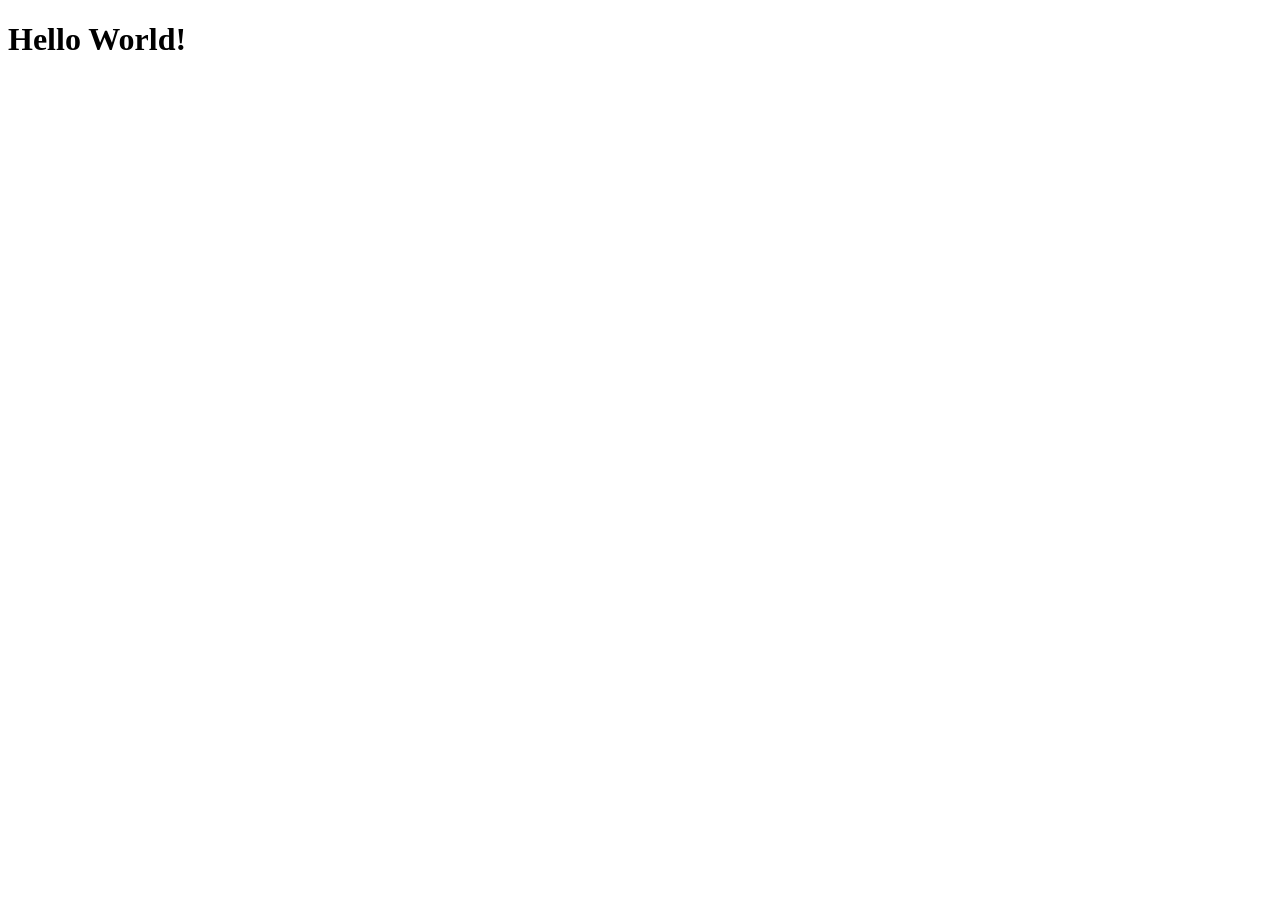
==== index.html @ fe1a3f2f "Add files via upload" ====
<!DOCTYPE html>
<html lang="en">
  <head>
    <meta charset="UTF-8">
    <meta name="viewport" content="width=device-width, initial-scale=1.0">
    <title>Hello World! Site Title</title>
  </head>
  <body>
    <h1>Hello World!</h1>
  </body>
</html>
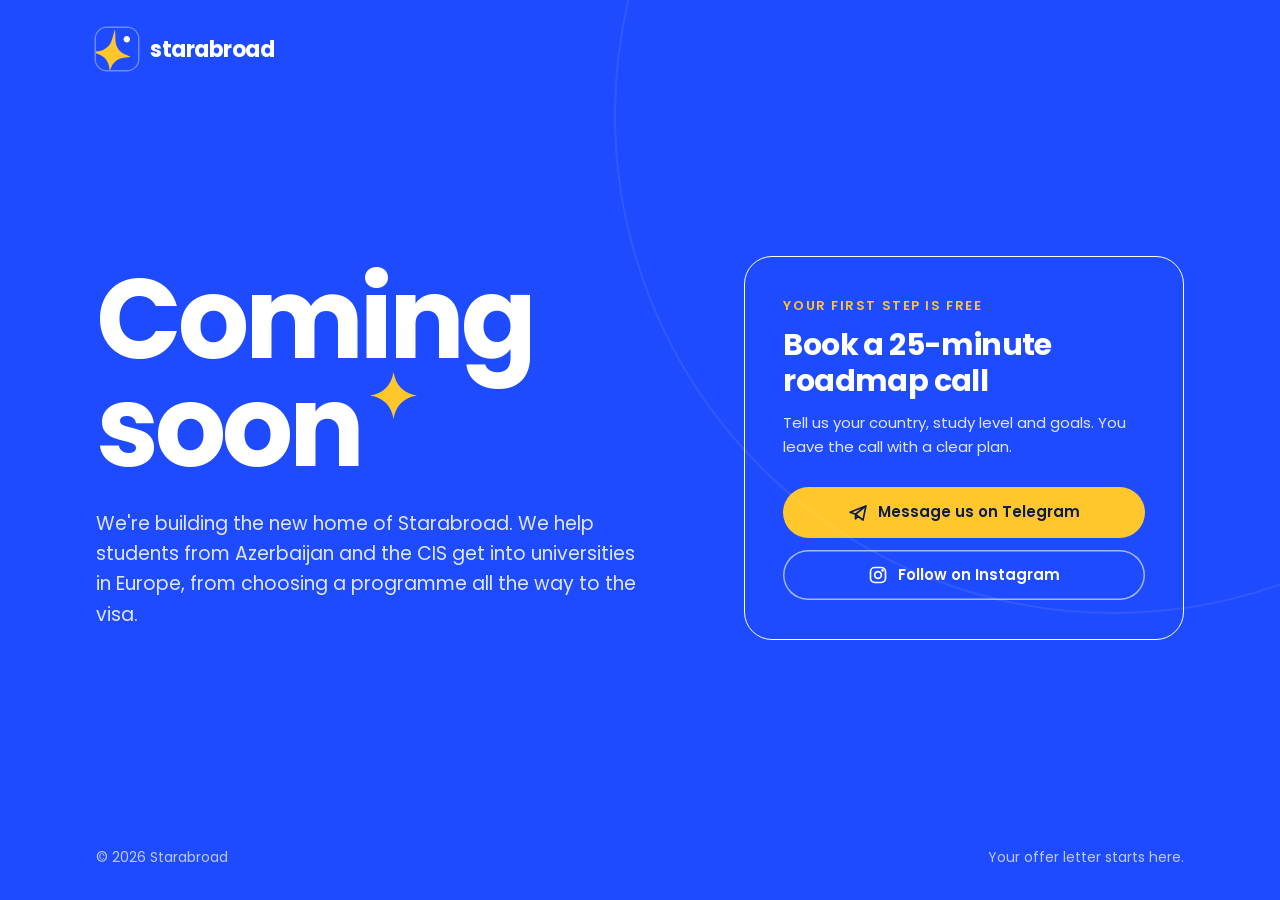
==== commit 4a06b96b: "Update index.html" ====
--- a/index.html
+++ b/index.html
@@ -1,11 +1,323 @@
-<!DOCTYPE html>
+<!doctype html>
 <html lang="en">
-  <head>
-    <meta charset="UTF-8">
-    <meta name="viewport" content="width=device-width, initial-scale=1.0">
-    <title>Hello World! Site Title</title>
-  </head>
-  <body>
-    <h1>Hello World!</h1>
-  </body>
-</html>+<head>
+  <meta charset="utf-8">
+  <meta name="viewport" content="width=device-width, initial-scale=1">
+  <title>Starabroad · Coming soon</title>
+  <meta name="description" content="Starabroad helps students from Azerbaijan and the CIS get into universities in Europe. Our new website is coming soon.">
+  <meta name="theme-color" content="#1F4BFF">
+  <meta property="og:type" content="website">
+  <meta property="og:title" content="Starabroad · Coming soon">
+  <meta property="og:description" content="Starabroad helps students from Azerbaijan and the CIS get into universities in Europe. Our new website is coming soon.">
+  <link rel="icon" type="image/svg+xml" href="data:image/svg+xml,%3Csvg xmlns='http://www.w3.org/2000/svg' viewBox='0 0 300 300'%3E%3Crect width='300' height='300' rx='64' fill='%231F4BFF'/%3E%3Ccircle cx='220' cy='80.5' r='22.7' fill='%23fff'/%3E%3Cpath d='M134.4 13.8c.4-1.4 2.4-1.1 2.4.3l2.2 75.2c1.3 44.6 28.9 84.2 70.2 100.8l34.2 13.8c1.2.5 1 2.2-.3 2.4l-47.3 7c-38.7 5.7-71.7 31.2-87 67.2l-9.1 21.6c-.5 1.2-2.2.9-2.4-.3l-3.4-23.2C88.3 239.9 62.9 206.9 26.9 191.6l-44-18.7c-1.2-.5-.9-2.2.3-2.4l36.6-4.7c44.2-5.6 80.9-36.9 93.4-79.7z' fill='%23FFC72C'/%3E%3C/svg%3E">
+  <link rel="preconnect" href="https://fonts.googleapis.com">
+  <link rel="preconnect" href="https://fonts.gstatic.com" crossorigin>
+  <link href="https://fonts.googleapis.com/css2?family=Poppins:wght@400;500;600;700&display=swap" rel="stylesheet">
+  <style>
+    :root {
+      --blue: #1F4BFF;
+      --yellow: #FFC72C;
+      --navy: #0B1B4D;
+      --deep: #13309E;
+      --white: #FFFFFF;
+      --text-soft: rgba(255, 255, 255, 0.86);
+      --line: rgba(255, 255, 255, 0.28);
+      --gutter: clamp(16px, 5vw, 56px);
+    }
+
+    *, *::before, *::after { box-sizing: border-box; }
+
+    html, body { margin: 0; }
+
+    body {
+      background: var(--blue);
+      color: var(--white);
+      font-family: "Poppins", system-ui, -apple-system, "Segoe UI", Roboto, sans-serif;
+      font-size: 16px;
+      line-height: 1.5;
+      -webkit-font-smoothing: antialiased;
+      text-rendering: optimizeLegibility;
+    }
+
+    ::selection { background: var(--yellow); color: var(--navy); }
+
+    a:focus-visible {
+      outline: 3px solid var(--yellow);
+      outline-offset: 3px;
+    }
+
+    .page {
+      position: relative;
+      min-height: 100vh;
+      min-height: 100svh;
+      display: flex;
+      flex-direction: column;
+      overflow: clip;
+    }
+
+    /* Big faint ring in the background, echoing the passport seal */
+    .page::before {
+      content: "";
+      position: absolute;
+      width: 78vmax;
+      aspect-ratio: 1;
+      right: -26vmax;
+      top: -30vmax;
+      border: 2px solid rgba(255, 255, 255, 0.08);
+      border-radius: 50%;
+      pointer-events: none;
+    }
+
+    .wrap {
+      width: 100%;
+      max-width: 1200px;
+      margin: 0 auto;
+      padding: 0 var(--gutter);
+    }
+
+    /* Header */
+    .site-header { padding: 28px 0; }
+
+    .brand {
+      display: inline-flex;
+      align-items: center;
+      gap: 12px;
+      color: var(--white);
+      text-decoration: none;
+    }
+
+    .brand-mark {
+      display: block;
+      width: 42px;
+      height: 42px;
+      border-radius: 11px;
+      overflow: hidden;
+      box-shadow: 0 0 0 1.5px rgba(255, 255, 255, 0.35);
+      flex: none;
+    }
+
+    .brand-mark svg { display: block; width: 100%; height: 100%; }
+
+    .brand-name {
+      font-size: 22px;
+      font-weight: 700;
+      letter-spacing: -0.02em;
+    }
+
+    /* Hero */
+    main {
+      flex: 1;
+      display: flex;
+      align-items: center;
+      padding: 24px 0 56px;
+    }
+
+    .hero {
+      display: grid;
+      grid-template-columns: minmax(0, 1.1fr) minmax(0, 0.9fr);
+      gap: clamp(40px, 6vw, 96px);
+      align-items: center;
+    }
+
+    h1 {
+      margin: 0;
+      font-size: clamp(3.25rem, 9vw, 7rem);
+      font-weight: 700;
+      line-height: 0.95;
+      letter-spacing: -0.035em;
+    }
+
+    .nowrap { white-space: nowrap; }
+
+    .h1-star {
+      display: inline-block;
+      width: 0.42em;
+      height: 0.42em;
+      margin-left: 0.08em;
+      vertical-align: 0.42em;
+      color: var(--yellow);
+      animation: twinkle 3.6s ease-in-out infinite;
+    }
+
+    .h1-star svg { display: block; width: 100%; height: 100%; }
+
+    .lead {
+      max-width: 46ch;
+      margin: 28px 0 0;
+      font-size: clamp(1.0625rem, 1.6vw, 1.1875rem);
+      line-height: 1.6;
+      color: var(--text-soft);
+    }
+
+    .cta {
+      justify-self: end;
+      width: 100%;
+      max-width: 440px;
+      padding: clamp(24px, 3vw, 40px);
+      border: 1.5px solid var(--white);
+      border-radius: 28px;
+      background: var(--blue); /* hides the background ring behind the card */
+    }
+
+    .cta-eyebrow {
+      margin: 0 0 12px;
+      font-size: 13px;
+      font-weight: 600;
+      letter-spacing: 0.12em;
+      text-transform: uppercase;
+      color: var(--yellow);
+    }
+
+    .cta-title {
+      margin: 0;
+      font-size: clamp(1.5rem, 2.4vw, 1.875rem);
+      font-weight: 700;
+      line-height: 1.2;
+      letter-spacing: -0.02em;
+    }
+
+    .cta-text {
+      margin: 12px 0 28px;
+      font-size: 15px;
+      line-height: 1.6;
+      color: var(--text-soft);
+    }
+
+    .buttons {
+      display: flex;
+      flex-direction: column;
+      gap: 12px;
+    }
+
+    .btn {
+      display: flex;
+      align-items: center;
+      justify-content: center;
+      gap: 10px;
+      padding: 14px 22px;
+      border-radius: 999px;
+      font-size: 15px;
+      font-weight: 600;
+      text-decoration: none;
+      transition: transform 0.18s ease, background-color 0.18s ease, color 0.18s ease;
+    }
+
+    .btn svg { width: 20px; height: 20px; flex: none; }
+
+    .btn:hover { transform: translateY(-2px); }
+
+    .btn-primary {
+      background: var(--yellow);
+      color: var(--navy);
+    }
+
+    .btn-primary:hover { background: #FFD45A; }
+
+    .btn-ghost {
+      color: var(--white);
+      box-shadow: inset 0 0 0 1.5px rgba(255, 255, 255, 0.6);
+    }
+
+    .btn-ghost:hover {
+      background: var(--white);
+      color: var(--blue);
+    }
+
+    /* Footer */
+    .site-footer {
+      padding: 24px 0 32px;
+      font-size: 14px;
+      color: rgba(255, 255, 255, 0.7);
+    }
+
+    .site-footer .wrap {
+      display: flex;
+      flex-wrap: wrap;
+      justify-content: space-between;
+      gap: 8px 24px;
+    }
+
+    .site-footer p { margin: 0; }
+
+    @keyframes twinkle {
+      0%, 100% { transform: rotate(0deg) scale(1); }
+      50% { transform: rotate(45deg) scale(0.82); }
+    }
+
+    @media (max-width: 880px) {
+      .hero { grid-template-columns: minmax(0, 1fr); }
+      .cta { justify-self: start; max-width: 520px; }
+    }
+
+    @media (max-width: 480px) {
+      .site-header { padding: 20px 0; }
+      main { padding: 16px 0 40px; }
+      .cta { border-radius: 22px; }
+    }
+
+    @media (prefers-reduced-motion: reduce) {
+      *, *::before, *::after {
+        animation: none !important;
+        transition: none !important;
+      }
+    }
+  </style>
+</head>
+<body>
+  <div class="page">
+    <header class="site-header">
+      <div class="wrap">
+        <a class="brand" href="/" aria-label="Starabroad home">
+          <span class="brand-mark">
+            <svg viewBox="0 0 300 300" fill="none" xmlns="http://www.w3.org/2000/svg" aria-hidden="true">
+              <mask id="logo-mask" style="mask-type:alpha" maskUnits="userSpaceOnUse" x="0" y="0" width="300" height="300">
+                <rect width="299.887" height="299.887" fill="#1F4BFF"/>
+              </mask>
+              <g mask="url(#logo-mask)">
+                <rect width="299.887" height="299.887" fill="#1F4BFF"/>
+                <path d="M219.985 103.206C232.501 103.206 242.647 93.0595 242.647 80.5435C242.647 68.0274 232.501 57.8811 219.985 57.8811C207.469 57.8811 197.322 68.0274 197.322 80.5435C197.322 93.0595 207.469 103.206 219.985 103.206Z" fill="white"/>
+                <path d="M134.369 13.8236C134.769 12.4611 136.771 12.7189 136.812 14.1381L139.001 89.3431C140.299 133.916 167.863 173.491 209.221 190.161L243.414 203.943C244.593 204.419 244.388 206.148 243.13 206.333L195.794 213.315C157.069 219.026 124.118 244.504 108.844 280.546L99.6986 302.126C99.2065 303.287 97.4986 303.068 97.3167 301.819L93.9366 278.627C88.2913 239.891 62.8694 206.897 26.8537 191.561L-17.1687 172.816C-18.3388 172.318 -18.0997 170.593 -16.8382 170.432L19.7304 165.762C63.9625 160.112 100.653 128.811 113.2 86.0209L134.369 13.8236Z" fill="#FFC72C"/>
+              </g>
+            </svg>
+          </span>
+          <span class="brand-name">starabroad</span>
+        </a>
+      </div>
+    </header>
+
+    <main>
+      <div class="wrap hero">
+        <section>
+          <h1>Coming <span class="nowrap">soon<span class="h1-star" aria-hidden="true"><svg viewBox="0 0 100 100"><path d="M50 0Q57 43 100 50Q57 57 50 100Q43 57 0 50Q43 43 50 0Z" fill="currentColor"/></svg></span></span></h1>
+
+          <p class="lead">We're building the new home of Starabroad. We help students from Azerbaijan and the CIS get into universities in Europe, from choosing a programme all the way to the visa.</p>
+
+        </section>
+
+        <aside class="cta" aria-labelledby="cta-title">
+          <p class="cta-eyebrow">Your first step is free</p>
+          <h2 class="cta-title" id="cta-title">Book a 25-minute roadmap call</h2>
+          <p class="cta-text">Tell us your country, study level and goals. You leave the call with a clear plan.</p>
+          <div class="buttons">
+            <a class="btn btn-primary" href="https://t.me/starabroad" target="_blank" rel="noopener">
+              <svg viewBox="0 0 24 24" fill="none" stroke="currentColor" stroke-width="2" stroke-linecap="round" stroke-linejoin="round" aria-hidden="true"><path d="M21.5 3.5 2.5 11l6.5 2.5m12.5-10L18 20.5l-9-7m12.5-10L9 13.5m0 0V19l3.2-3.1"/></svg>
+              Message us on Telegram
+            </a>
+            <a class="btn btn-ghost" href="https://www.instagram.com/starabroad/" target="_blank" rel="noopener">
+              <svg viewBox="0 0 24 24" fill="none" stroke="currentColor" stroke-width="2" stroke-linecap="round" stroke-linejoin="round" aria-hidden="true"><rect x="3" y="3" width="18" height="18" rx="5"/><circle cx="12" cy="12" r="4"/><circle cx="17.5" cy="6.5" r="0.6" fill="currentColor"/></svg>
+              Follow on Instagram
+            </a>
+          </div>
+        </aside>
+      </div>
+    </main>
+
+    <footer class="site-footer">
+      <div class="wrap">
+        <p>© 2026 Starabroad</p>
+        <p>Your offer letter starts here.</p>
+      </div>
+    </footer>
+  </div>
+</body>
+</html>
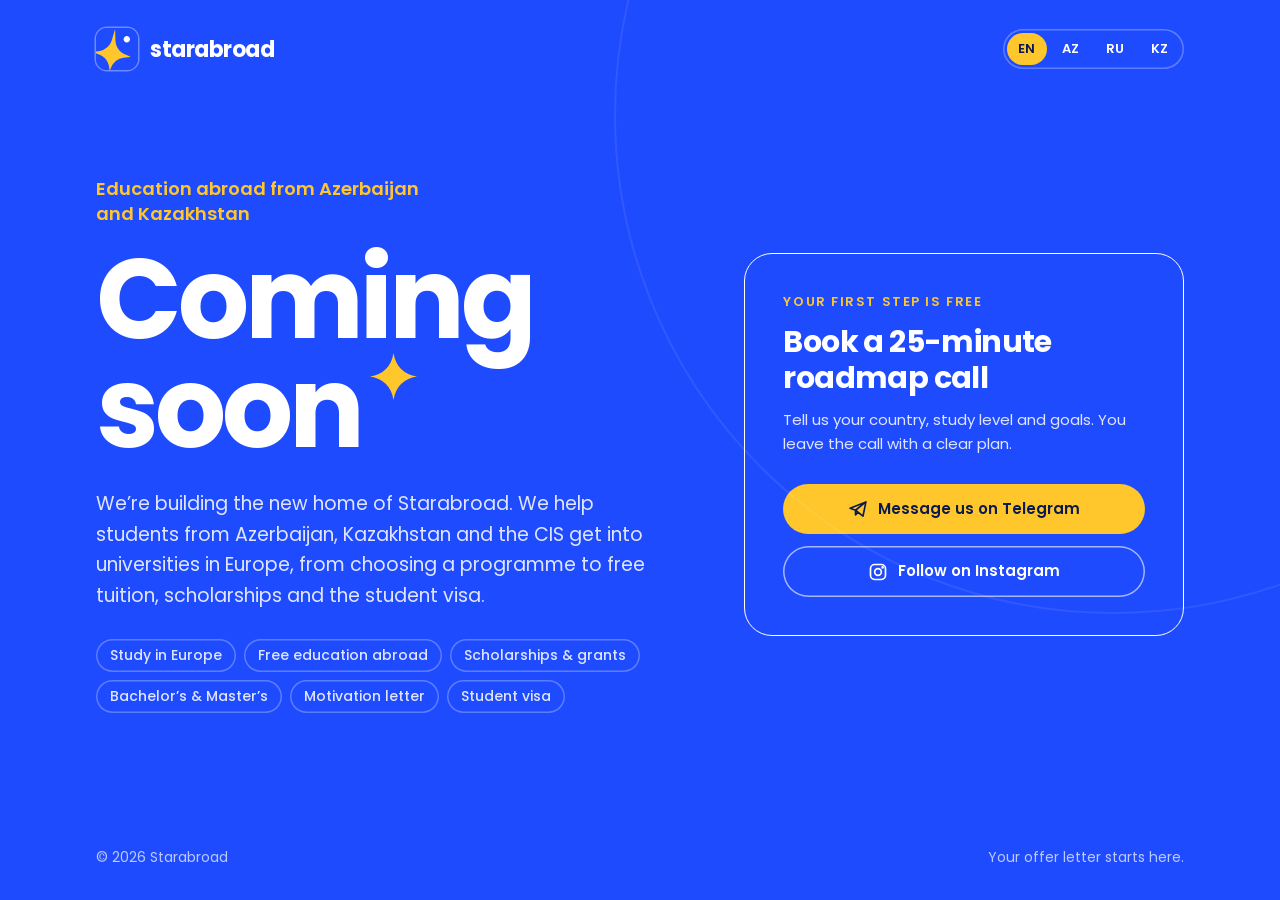
==== commit ef64fcd4: "Add files via upload" ====
--- a/index.html
+++ b/index.html
@@ -1,323 +1,172 @@
-<!doctype html>
-<html lang="en">
-<head>
-  <meta charset="utf-8">
-  <meta name="viewport" content="width=device-width, initial-scale=1">
-  <title>Starabroad · Coming soon</title>
-  <meta name="description" content="Starabroad helps students from Azerbaijan and the CIS get into universities in Europe. Our new website is coming soon.">
-  <meta name="theme-color" content="#1F4BFF">
-  <meta property="og:type" content="website">
-  <meta property="og:title" content="Starabroad · Coming soon">
-  <meta property="og:description" content="Starabroad helps students from Azerbaijan and the CIS get into universities in Europe. Our new website is coming soon.">
-  <link rel="icon" type="image/svg+xml" href="data:image/svg+xml,%3Csvg xmlns='http://www.w3.org/2000/svg' viewBox='0 0 300 300'%3E%3Crect width='300' height='300' rx='64' fill='%231F4BFF'/%3E%3Ccircle cx='220' cy='80.5' r='22.7' fill='%23fff'/%3E%3Cpath d='M134.4 13.8c.4-1.4 2.4-1.1 2.4.3l2.2 75.2c1.3 44.6 28.9 84.2 70.2 100.8l34.2 13.8c1.2.5 1 2.2-.3 2.4l-47.3 7c-38.7 5.7-71.7 31.2-87 67.2l-9.1 21.6c-.5 1.2-2.2.9-2.4-.3l-3.4-23.2C88.3 239.9 62.9 206.9 26.9 191.6l-44-18.7c-1.2-.5-.9-2.2.3-2.4l36.6-4.7c44.2-5.6 80.9-36.9 93.4-79.7z' fill='%23FFC72C'/%3E%3C/svg%3E">
-  <link rel="preconnect" href="https://fonts.googleapis.com">
-  <link rel="preconnect" href="https://fonts.gstatic.com" crossorigin>
-  <link href="https://fonts.googleapis.com/css2?family=Poppins:wght@400;500;600;700&display=swap" rel="stylesheet">
-  <style>
-    :root {
-      --blue: #1F4BFF;
-      --yellow: #FFC72C;
-      --navy: #0B1B4D;
-      --deep: #13309E;
-      --white: #FFFFFF;
-      --text-soft: rgba(255, 255, 255, 0.86);
-      --line: rgba(255, 255, 255, 0.28);
-      --gutter: clamp(16px, 5vw, 56px);
-    }
-
-    *, *::before, *::after { box-sizing: border-box; }
-
-    html, body { margin: 0; }
-
-    body {
-      background: var(--blue);
-      color: var(--white);
-      font-family: "Poppins", system-ui, -apple-system, "Segoe UI", Roboto, sans-serif;
-      font-size: 16px;
-      line-height: 1.5;
-      -webkit-font-smoothing: antialiased;
-      text-rendering: optimizeLegibility;
-    }
-
-    ::selection { background: var(--yellow); color: var(--navy); }
-
-    a:focus-visible {
-      outline: 3px solid var(--yellow);
-      outline-offset: 3px;
-    }
-
-    .page {
-      position: relative;
-      min-height: 100vh;
-      min-height: 100svh;
-      display: flex;
-      flex-direction: column;
-      overflow: clip;
-    }
-
-    /* Big faint ring in the background, echoing the passport seal */
-    .page::before {
-      content: "";
-      position: absolute;
-      width: 78vmax;
-      aspect-ratio: 1;
-      right: -26vmax;
-      top: -30vmax;
-      border: 2px solid rgba(255, 255, 255, 0.08);
-      border-radius: 50%;
-      pointer-events: none;
-    }
-
-    .wrap {
-      width: 100%;
-      max-width: 1200px;
-      margin: 0 auto;
-      padding: 0 var(--gutter);
-    }
-
-    /* Header */
-    .site-header { padding: 28px 0; }
-
-    .brand {
-      display: inline-flex;
-      align-items: center;
-      gap: 12px;
-      color: var(--white);
-      text-decoration: none;
-    }
-
-    .brand-mark {
-      display: block;
-      width: 42px;
-      height: 42px;
-      border-radius: 11px;
-      overflow: hidden;
-      box-shadow: 0 0 0 1.5px rgba(255, 255, 255, 0.35);
-      flex: none;
-    }
-
-    .brand-mark svg { display: block; width: 100%; height: 100%; }
-
-    .brand-name {
-      font-size: 22px;
-      font-weight: 700;
-      letter-spacing: -0.02em;
-    }
-
-    /* Hero */
-    main {
-      flex: 1;
-      display: flex;
-      align-items: center;
-      padding: 24px 0 56px;
-    }
-
-    .hero {
-      display: grid;
-      grid-template-columns: minmax(0, 1.1fr) minmax(0, 0.9fr);
-      gap: clamp(40px, 6vw, 96px);
-      align-items: center;
-    }
-
-    h1 {
-      margin: 0;
-      font-size: clamp(3.25rem, 9vw, 7rem);
-      font-weight: 700;
-      line-height: 0.95;
-      letter-spacing: -0.035em;
-    }
-
-    .nowrap { white-space: nowrap; }
-
-    .h1-star {
-      display: inline-block;
-      width: 0.42em;
-      height: 0.42em;
-      margin-left: 0.08em;
-      vertical-align: 0.42em;
-      color: var(--yellow);
-      animation: twinkle 3.6s ease-in-out infinite;
-    }
-
-    .h1-star svg { display: block; width: 100%; height: 100%; }
-
-    .lead {
-      max-width: 46ch;
-      margin: 28px 0 0;
-      font-size: clamp(1.0625rem, 1.6vw, 1.1875rem);
-      line-height: 1.6;
-      color: var(--text-soft);
-    }
-
-    .cta {
-      justify-self: end;
-      width: 100%;
-      max-width: 440px;
-      padding: clamp(24px, 3vw, 40px);
-      border: 1.5px solid var(--white);
-      border-radius: 28px;
-      background: var(--blue); /* hides the background ring behind the card */
-    }
-
-    .cta-eyebrow {
-      margin: 0 0 12px;
-      font-size: 13px;
-      font-weight: 600;
-      letter-spacing: 0.12em;
-      text-transform: uppercase;
-      color: var(--yellow);
-    }
-
-    .cta-title {
-      margin: 0;
-      font-size: clamp(1.5rem, 2.4vw, 1.875rem);
-      font-weight: 700;
-      line-height: 1.2;
-      letter-spacing: -0.02em;
-    }
-
-    .cta-text {
-      margin: 12px 0 28px;
-      font-size: 15px;
-      line-height: 1.6;
-      color: var(--text-soft);
-    }
-
-    .buttons {
-      display: flex;
-      flex-direction: column;
-      gap: 12px;
-    }
-
-    .btn {
-      display: flex;
-      align-items: center;
-      justify-content: center;
-      gap: 10px;
-      padding: 14px 22px;
-      border-radius: 999px;
-      font-size: 15px;
-      font-weight: 600;
-      text-decoration: none;
-      transition: transform 0.18s ease, background-color 0.18s ease, color 0.18s ease;
-    }
-
-    .btn svg { width: 20px; height: 20px; flex: none; }
-
-    .btn:hover { transform: translateY(-2px); }
-
-    .btn-primary {
-      background: var(--yellow);
-      color: var(--navy);
-    }
-
-    .btn-primary:hover { background: #FFD45A; }
-
-    .btn-ghost {
-      color: var(--white);
-      box-shadow: inset 0 0 0 1.5px rgba(255, 255, 255, 0.6);
-    }
-
-    .btn-ghost:hover {
-      background: var(--white);
-      color: var(--blue);
-    }
-
-    /* Footer */
-    .site-footer {
-      padding: 24px 0 32px;
-      font-size: 14px;
-      color: rgba(255, 255, 255, 0.7);
-    }
-
-    .site-footer .wrap {
-      display: flex;
-      flex-wrap: wrap;
-      justify-content: space-between;
-      gap: 8px 24px;
-    }
-
-    .site-footer p { margin: 0; }
-
-    @keyframes twinkle {
-      0%, 100% { transform: rotate(0deg) scale(1); }
-      50% { transform: rotate(45deg) scale(0.82); }
-    }
-
-    @media (max-width: 880px) {
-      .hero { grid-template-columns: minmax(0, 1fr); }
-      .cta { justify-self: start; max-width: 520px; }
-    }
-
-    @media (max-width: 480px) {
-      .site-header { padding: 20px 0; }
-      main { padding: 16px 0 40px; }
-      .cta { border-radius: 22px; }
-    }
-
-    @media (prefers-reduced-motion: reduce) {
-      *, *::before, *::after {
-        animation: none !important;
-        transition: none !important;
-      }
-    }
-  </style>
-</head>
-<body>
-  <div class="page">
-    <header class="site-header">
-      <div class="wrap">
-        <a class="brand" href="/" aria-label="Starabroad home">
-          <span class="brand-mark">
-            <svg viewBox="0 0 300 300" fill="none" xmlns="http://www.w3.org/2000/svg" aria-hidden="true">
-              <mask id="logo-mask" style="mask-type:alpha" maskUnits="userSpaceOnUse" x="0" y="0" width="300" height="300">
-                <rect width="299.887" height="299.887" fill="#1F4BFF"/>
-              </mask>
-              <g mask="url(#logo-mask)">
-                <rect width="299.887" height="299.887" fill="#1F4BFF"/>
-                <path d="M219.985 103.206C232.501 103.206 242.647 93.0595 242.647 80.5435C242.647 68.0274 232.501 57.8811 219.985 57.8811C207.469 57.8811 197.322 68.0274 197.322 80.5435C197.322 93.0595 207.469 103.206 219.985 103.206Z" fill="white"/>
-                <path d="M134.369 13.8236C134.769 12.4611 136.771 12.7189 136.812 14.1381L139.001 89.3431C140.299 133.916 167.863 173.491 209.221 190.161L243.414 203.943C244.593 204.419 244.388 206.148 243.13 206.333L195.794 213.315C157.069 219.026 124.118 244.504 108.844 280.546L99.6986 302.126C99.2065 303.287 97.4986 303.068 97.3167 301.819L93.9366 278.627C88.2913 239.891 62.8694 206.897 26.8537 191.561L-17.1687 172.816C-18.3388 172.318 -18.0997 170.593 -16.8382 170.432L19.7304 165.762C63.9625 160.112 100.653 128.811 113.2 86.0209L134.369 13.8236Z" fill="#FFC72C"/>
-              </g>
-            </svg>
-          </span>
-          <span class="brand-name">starabroad</span>
-        </a>
-      </div>
-    </header>
-
-    <main>
-      <div class="wrap hero">
-        <section>
-          <h1>Coming <span class="nowrap">soon<span class="h1-star" aria-hidden="true"><svg viewBox="0 0 100 100"><path d="M50 0Q57 43 100 50Q57 57 50 100Q43 57 0 50Q43 43 50 0Z" fill="currentColor"/></svg></span></span></h1>
-
-          <p class="lead">We're building the new home of Starabroad. We help students from Azerbaijan and the CIS get into universities in Europe, from choosing a programme all the way to the visa.</p>
-
-        </section>
-
-        <aside class="cta" aria-labelledby="cta-title">
-          <p class="cta-eyebrow">Your first step is free</p>
-          <h2 class="cta-title" id="cta-title">Book a 25-minute roadmap call</h2>
-          <p class="cta-text">Tell us your country, study level and goals. You leave the call with a clear plan.</p>
-          <div class="buttons">
-            <a class="btn btn-primary" href="https://t.me/starabroad" target="_blank" rel="noopener">
-              <svg viewBox="0 0 24 24" fill="none" stroke="currentColor" stroke-width="2" stroke-linecap="round" stroke-linejoin="round" aria-hidden="true"><path d="M21.5 3.5 2.5 11l6.5 2.5m12.5-10L18 20.5l-9-7m12.5-10L9 13.5m0 0V19l3.2-3.1"/></svg>
-              Message us on Telegram
-            </a>
-            <a class="btn btn-ghost" href="https://www.instagram.com/starabroad/" target="_blank" rel="noopener">
-              <svg viewBox="0 0 24 24" fill="none" stroke="currentColor" stroke-width="2" stroke-linecap="round" stroke-linejoin="round" aria-hidden="true"><rect x="3" y="3" width="18" height="18" rx="5"/><circle cx="12" cy="12" r="4"/><circle cx="17.5" cy="6.5" r="0.6" fill="currentColor"/></svg>
-              Follow on Instagram
-            </a>
-          </div>
-        </aside>
-      </div>
-    </main>
-
-    <footer class="site-footer">
-      <div class="wrap">
-        <p>© 2026 Starabroad</p>
-        <p>Your offer letter starts here.</p>
-      </div>
-    </footer>
-  </div>
-</body>
-</html>
+<!doctype html>
+<html lang="en">
+<head>
+  <meta charset="utf-8">
+  <meta name="viewport" content="width=device-width, initial-scale=1">
+  <title>Education Abroad from Azerbaijan · Study in Europe | Starabroad</title>
+  <meta name="description" content="Education abroad from Azerbaijan and Kazakhstan: free and low-tuition universities in Europe, scholarships, documents, motivation letter and student visa. Book a free 25-minute call with Starabroad.">
+  <meta name="keywords" content="education abroad Azerbaijan, study abroad Azerbaijan, best education abroad Azerbaijan, free education abroad, free education abroad Azerbaijan, study in Europe from Azerbaijan, education abroad Kazakhstan, study abroad Kazakhstan, free universities in Europe, scholarships in Europe, bachelor&#x27;s abroad, master&#x27;s abroad, study abroad agency Baku">
+  <link rel="canonical" href="https://www.starabroad.com/">
+  <link rel="alternate" hreflang="en" href="https://www.starabroad.com/">
+  <link rel="alternate" hreflang="az" href="https://www.starabroad.com/az/">
+  <link rel="alternate" hreflang="ru" href="https://www.starabroad.com/ru/">
+  <link rel="alternate" hreflang="kk" href="https://www.starabroad.com/kk/">
+  <link rel="alternate" hreflang="x-default" href="https://www.starabroad.com/">
+  <meta name="theme-color" content="#1F4BFF">
+  <meta property="og:type" content="website">
+  <meta property="og:site_name" content="Starabroad">
+  <meta property="og:url" content="https://www.starabroad.com/">
+  <meta property="og:locale" content="en_US">
+  <meta property="og:locale:alternate" content="az_AZ">
+  <meta property="og:locale:alternate" content="ru_RU">
+  <meta property="og:locale:alternate" content="kk_KZ">
+  <meta property="og:title" content="Starabroad · Education abroad from Azerbaijan and Kazakhstan">
+  <meta property="og:description" content="Education abroad from Azerbaijan and Kazakhstan: free and low-tuition universities in Europe, scholarships, documents, motivation letter and student visa. Book a free 25-minute call with Starabroad.">
+  <meta property="og:image" content="https://www.starabroad.com/logo.png">
+  <meta name="twitter:card" content="summary">
+  <link rel="icon" type="image/svg+xml" href="/favicon.svg">
+  <link rel="icon" type="image/png" sizes="192x192" href="/icon-192.png">
+  <link rel="apple-touch-icon" href="/apple-touch-icon.png">
+  <script src="/lang.js"></script>
+  <script type="application/ld+json">
+  {
+    "@context": "https://schema.org",
+    "@graph": [
+      {
+        "@type": "WebSite",
+        "@id": "https://www.starabroad.com/#website",
+        "name": "Starabroad",
+        "url": "https://www.starabroad.com/",
+        "inLanguage": [
+          "en",
+          "az",
+          "ru",
+          "kk"
+        ],
+        "publisher": {
+          "@id": "https://www.starabroad.com/#organization"
+        }
+      },
+      {
+        "@type": "WebPage",
+        "@id": "https://www.starabroad.com/#webpage",
+        "url": "https://www.starabroad.com/",
+        "name": "Education Abroad from Azerbaijan · Study in Europe | Starabroad",
+        "description": "Education abroad from Azerbaijan and Kazakhstan: free and low-tuition universities in Europe, scholarships, documents, motivation letter and student visa. Book a free 25-minute call with Starabroad.",
+        "inLanguage": "en",
+        "isPartOf": {
+          "@id": "https://www.starabroad.com/#website"
+        },
+        "about": {
+          "@id": "https://www.starabroad.com/#organization"
+        }
+      },
+      {
+        "@type": "Organization",
+        "@id": "https://www.starabroad.com/#organization",
+        "name": "Starabroad",
+        "url": "https://www.starabroad.com/",
+        "logo": "https://www.starabroad.com/logo.png",
+        "description": "Starabroad helps students from Azerbaijan, Kazakhstan and the CIS study abroad at universities in Europe: programme choice, free and low-tuition options, scholarships, documents, motivation letters and student visas.",
+        "areaServed": [
+          {
+            "@type": "Country",
+            "name": "Azerbaijan"
+          },
+          {
+            "@type": "Country",
+            "name": "Kazakhstan"
+          }
+        ],
+        "knowsLanguage": [
+          "en",
+          "az",
+          "ru",
+          "kk"
+        ],
+        "sameAs": [
+          "https://t.me/starabroad",
+          "https://www.instagram.com/starabroad/"
+        ]
+      }
+    ]
+  }
+  </script>
+  <link rel="preconnect" href="https://fonts.googleapis.com">
+  <link rel="preconnect" href="https://fonts.gstatic.com" crossorigin>
+  <link href="https://fonts.googleapis.com/css2?family=Montserrat:wght@400;500;600;700&family=Poppins:wght@400;500;600;700&display=swap" rel="stylesheet">
+  <link rel="stylesheet" href="/styles.css">
+</head>
+<body>
+  <div class="page">
+    <header class="site-header">
+      <div class="wrap">
+        <a class="brand" href="/" aria-label="Starabroad home">
+          <span class="brand-mark">
+            <svg viewBox="0 0 300 300" fill="none" xmlns="http://www.w3.org/2000/svg" aria-hidden="true">
+              <mask id="logo-mask" style="mask-type:alpha" maskUnits="userSpaceOnUse" x="0" y="0" width="300" height="300">
+                <rect width="299.887" height="299.887" fill="#1F4BFF"/>
+              </mask>
+              <g mask="url(#logo-mask)">
+                <rect width="299.887" height="299.887" fill="#1F4BFF"/>
+                <path d="M219.985 103.206C232.501 103.206 242.647 93.0595 242.647 80.5435C242.647 68.0274 232.501 57.8811 219.985 57.8811C207.469 57.8811 197.322 68.0274 197.322 80.5435C197.322 93.0595 207.469 103.206 219.985 103.206Z" fill="white"/>
+                <path d="M134.369 13.8236C134.769 12.4611 136.771 12.7189 136.812 14.1381L139.001 89.3431C140.299 133.916 167.863 173.491 209.221 190.161L243.414 203.943C244.593 204.419 244.388 206.148 243.13 206.333L195.794 213.315C157.069 219.026 124.118 244.504 108.844 280.546L99.6986 302.126C99.2065 303.287 97.4986 303.068 97.3167 301.819L93.9366 278.627C88.2913 239.891 62.8694 206.897 26.8537 191.561L-17.1687 172.816C-18.3388 172.318 -18.0997 170.593 -16.8382 170.432L19.7304 165.762C63.9625 160.112 100.653 128.811 113.2 86.0209L134.369 13.8236Z" fill="#FFC72C"/>
+              </g>
+            </svg>
+          </span>
+          <span class="brand-name">starabroad</span>
+        </a>
+        <nav class="lang-switch" aria-label="Language">
+          <a href="/" hreflang="en" lang="en" data-lang="en" aria-label="English" aria-current="page">EN</a>
+          <a href="/az/" hreflang="az" lang="az" data-lang="az" aria-label="Azərbaycanca">AZ</a>
+          <a href="/ru/" hreflang="ru" lang="ru" data-lang="ru" aria-label="Русский">RU</a>
+          <a href="/kk/" hreflang="kk" lang="kk" data-lang="kk" aria-label="Қазақша">KZ</a>
+        </nav>
+      </div>
+    </header>
+
+    <main>
+      <div class="wrap hero">
+        <section>
+          <h1>Education abroad from Azerbaijan and Kazakhstan</h1>
+          <p class="display">Coming <span class="nowrap">soon<span class="h1-star" aria-hidden="true"><svg viewBox="0 0 100 100"><path d="M50 0Q57 43 100 50Q57 57 50 100Q43 57 0 50Q43 43 50 0Z" fill="currentColor"/></svg></span></span></p>
+
+          <p class="lead">We’re building the new home of Starabroad. We help students from Azerbaijan, Kazakhstan and the CIS get into universities in Europe, from choosing a programme to free tuition, scholarships and the student visa.</p>
+
+          <ul class="topics" aria-label="What we help with">
+            <li>Study in Europe</li>
+            <li>Free education abroad</li>
+            <li>Scholarships &amp; grants</li>
+            <li>Bachelor’s &amp; Master’s</li>
+            <li>Motivation letter</li>
+            <li>Student visa</li>
+          </ul>
+        </section>
+
+        <aside class="cta" aria-labelledby="cta-title">
+          <p class="cta-eyebrow">Your first step is free</p>
+          <h2 class="cta-title" id="cta-title">Book a 25-minute roadmap call</h2>
+          <p class="cta-text">Tell us your country, study level and goals. You leave the call with a clear plan.</p>
+          <div class="buttons">
+            <a class="btn btn-primary" href="https://t.me/starabroad" target="_blank" rel="noopener">
+              <svg viewBox="0 0 24 24" fill="none" stroke="currentColor" stroke-width="2" stroke-linecap="round" stroke-linejoin="round" aria-hidden="true"><path d="M21.5 3.5 2.5 11l6.5 2.5m12.5-10L18 20.5l-9-7m12.5-10L9 13.5m0 0V19l3.2-3.1"/></svg>
+              Message us on Telegram
+            </a>
+            <a class="btn btn-ghost" href="https://www.instagram.com/starabroad/" target="_blank" rel="noopener">
+              <svg viewBox="0 0 24 24" fill="none" stroke="currentColor" stroke-width="2" stroke-linecap="round" stroke-linejoin="round" aria-hidden="true"><rect x="3" y="3" width="18" height="18" rx="5"/><circle cx="12" cy="12" r="4"/><circle cx="17.5" cy="6.5" r="0.6" fill="currentColor"/></svg>
+              Follow on Instagram
+            </a>
+          </div>
+        </aside>
+      </div>
+    </main>
+
+    <footer class="site-footer">
+      <div class="wrap">
+        <p>© 2026 Starabroad</p>
+        <p>Your offer letter starts here.</p>
+      </div>
+    </footer>
+  </div>
+</body>
+</html>
--- a/styles.css
+++ b/styles.css
@@ -0,0 +1,317 @@
+:root {
+  --blue: #1F4BFF;
+  --yellow: #FFC72C;
+  --navy: #0B1B4D;
+  --deep: #13309E;
+  --white: #FFFFFF;
+  --text-soft: rgba(255, 255, 255, 0.86);
+  --line: rgba(255, 255, 255, 0.28);
+  --gutter: clamp(16px, 5vw, 56px);
+}
+
+*, *::before, *::after { box-sizing: border-box; }
+
+html, body { margin: 0; }
+
+body {
+  background: var(--blue);
+  color: var(--white);
+  /* Poppins has no Cyrillic, so Russian and Kazakh letters fall through to Montserrat */
+  font-family: "Poppins", "Montserrat", system-ui, -apple-system, "Segoe UI", Roboto, sans-serif;
+  font-size: 16px;
+  line-height: 1.5;
+  -webkit-font-smoothing: antialiased;
+  text-rendering: optimizeLegibility;
+}
+
+::selection { background: var(--yellow); color: var(--navy); }
+
+a:focus-visible {
+  outline: 3px solid var(--yellow);
+  outline-offset: 3px;
+}
+
+.page {
+  position: relative;
+  min-height: 100vh;
+  min-height: 100svh;
+  display: flex;
+  flex-direction: column;
+  overflow: clip;
+}
+
+/* Big faint ring in the background, echoing the passport seal */
+.page::before {
+  content: "";
+  position: absolute;
+  width: 78vmax;
+  aspect-ratio: 1;
+  right: -26vmax;
+  top: -30vmax;
+  border: 2px solid rgba(255, 255, 255, 0.08);
+  border-radius: 50%;
+  pointer-events: none;
+}
+
+.wrap {
+  width: 100%;
+  max-width: 1200px;
+  margin: 0 auto;
+  padding: 0 var(--gutter);
+}
+
+/* Header */
+.site-header { position: relative; padding: 28px 0; }
+
+.site-header .wrap {
+  display: flex;
+  flex-wrap: wrap;
+  align-items: center;
+  justify-content: space-between;
+  gap: 16px;
+}
+
+.brand {
+  display: inline-flex;
+  align-items: center;
+  gap: 12px;
+  color: var(--white);
+  text-decoration: none;
+}
+
+.brand-mark {
+  display: block;
+  width: 42px;
+  height: 42px;
+  border-radius: 11px;
+  overflow: hidden;
+  box-shadow: 0 0 0 1.5px rgba(255, 255, 255, 0.35);
+  flex: none;
+}
+
+.brand-mark svg { display: block; width: 100%; height: 100%; }
+
+.brand-name {
+  font-size: 22px;
+  font-weight: 700;
+  letter-spacing: -0.02em;
+}
+
+/* Language switch */
+.lang-switch {
+  display: flex;
+  gap: 4px;
+  padding: 4px;
+  border-radius: 999px;
+  box-shadow: inset 0 0 0 1.5px var(--line);
+  background: var(--blue); /* sits above the background ring */
+}
+
+.lang-switch a {
+  padding: 6px 11px;
+  border-radius: 999px;
+  font-size: 13px;
+  font-weight: 600;
+  letter-spacing: 0.04em;
+  color: var(--white);
+  text-decoration: none;
+  transition: background-color 0.18s ease, color 0.18s ease;
+}
+
+.lang-switch a:hover { background: rgba(255, 255, 255, 0.14); }
+
+.lang-switch a[aria-current="page"] {
+  background: var(--yellow);
+  color: var(--navy);
+}
+
+/* Hero */
+main {
+  flex: 1;
+  display: flex;
+  align-items: center;
+  padding: 24px 0 56px;
+}
+
+.hero {
+  display: grid;
+  grid-template-columns: minmax(0, 1.1fr) minmax(0, 0.9fr);
+  gap: clamp(40px, 6vw, 96px);
+  align-items: center;
+}
+
+h1 {
+  max-width: 28ch;
+  margin: 0 0 20px;
+  font-size: clamp(1rem, 1.5vw, 1.125rem);
+  font-weight: 600;
+  line-height: 1.4;
+  color: var(--yellow);
+}
+
+.display {
+  margin: 0;
+  font-size: clamp(3.25rem, 9vw, 7rem);
+  font-weight: 700;
+  line-height: 0.95;
+  letter-spacing: -0.035em;
+}
+
+.nowrap { white-space: nowrap; }
+
+.h1-star {
+  display: inline-block;
+  width: 0.42em;
+  height: 0.42em;
+  margin-left: 0.08em;
+  vertical-align: 0.42em;
+  color: var(--yellow);
+  animation: twinkle 3.6s ease-in-out infinite;
+}
+
+.h1-star svg { display: block; width: 100%; height: 100%; }
+
+.lead {
+  max-width: 46ch;
+  margin: 28px 0 0;
+  font-size: clamp(1.0625rem, 1.6vw, 1.1875rem);
+  line-height: 1.6;
+  color: var(--text-soft);
+}
+
+.topics {
+  display: flex;
+  flex-wrap: wrap;
+  gap: 8px;
+  max-width: 560px;
+  margin: 28px 0 0;
+  padding: 0;
+  list-style: none;
+}
+
+.topics li {
+  padding: 6px 14px;
+  border-radius: 999px;
+  box-shadow: inset 0 0 0 1.5px var(--line);
+  font-size: 14px;
+  font-weight: 500;
+  color: var(--text-soft);
+}
+
+.cta {
+  justify-self: end;
+  width: 100%;
+  max-width: 440px;
+  padding: clamp(24px, 3vw, 40px);
+  border: 1.5px solid var(--white);
+  border-radius: 28px;
+  background: var(--blue); /* hides the background ring behind the card */
+}
+
+.cta-eyebrow {
+  margin: 0 0 12px;
+  font-size: 13px;
+  font-weight: 600;
+  letter-spacing: 0.12em;
+  text-transform: uppercase;
+  color: var(--yellow);
+}
+
+.cta-title {
+  margin: 0;
+  font-size: clamp(1.5rem, 2.4vw, 1.875rem);
+  font-weight: 700;
+  line-height: 1.2;
+  letter-spacing: -0.02em;
+}
+
+.cta-text {
+  margin: 12px 0 28px;
+  font-size: 15px;
+  line-height: 1.6;
+  color: var(--text-soft);
+}
+
+.buttons {
+  display: flex;
+  flex-direction: column;
+  gap: 12px;
+}
+
+.btn {
+  display: flex;
+  align-items: center;
+  justify-content: center;
+  gap: 10px;
+  padding: 14px 22px;
+  border-radius: 999px;
+  font-size: 15px;
+  font-weight: 600;
+  text-decoration: none;
+  transition: transform 0.18s ease, background-color 0.18s ease, color 0.18s ease;
+}
+
+.btn svg { width: 20px; height: 20px; flex: none; }
+
+.btn:hover { transform: translateY(-2px); }
+
+.btn-primary {
+  background: var(--yellow);
+  color: var(--navy);
+}
+
+.btn-primary:hover { background: #FFD45A; }
+
+.btn-ghost {
+  color: var(--white);
+  box-shadow: inset 0 0 0 1.5px rgba(255, 255, 255, 0.6);
+}
+
+.btn-ghost:hover {
+  background: var(--white);
+  color: var(--blue);
+}
+
+/* Footer */
+.site-footer {
+  padding: 24px 0 32px;
+  font-size: 14px;
+  color: rgba(255, 255, 255, 0.7);
+}
+
+.site-footer .wrap {
+  display: flex;
+  flex-wrap: wrap;
+  justify-content: space-between;
+  gap: 8px 24px;
+}
+
+.site-footer p { margin: 0; }
+
+@keyframes twinkle {
+  0%, 100% { transform: rotate(0deg) scale(1); }
+  50% { transform: rotate(45deg) scale(0.82); }
+}
+
+@media (max-width: 880px) {
+  .hero { grid-template-columns: minmax(0, 1fr); }
+  .cta { justify-self: start; max-width: 520px; }
+}
+
+@media (max-width: 480px) {
+  .site-header { padding: 20px 0; }
+  .brand { gap: 10px; }
+  .brand-mark { width: 36px; height: 36px; border-radius: 9px; }
+  .brand-name { font-size: 19px; }
+  .lang-switch a { padding: 6px 8px; font-size: 12px; }
+  main { padding: 16px 0 40px; }
+  .topics li { font-size: 13px; padding: 5px 12px; }
+  .cta { border-radius: 22px; }
+}
+
+@media (prefers-reduced-motion: reduce) {
+  *, *::before, *::after {
+    animation: none !important;
+    transition: none !important;
+  }
+}
